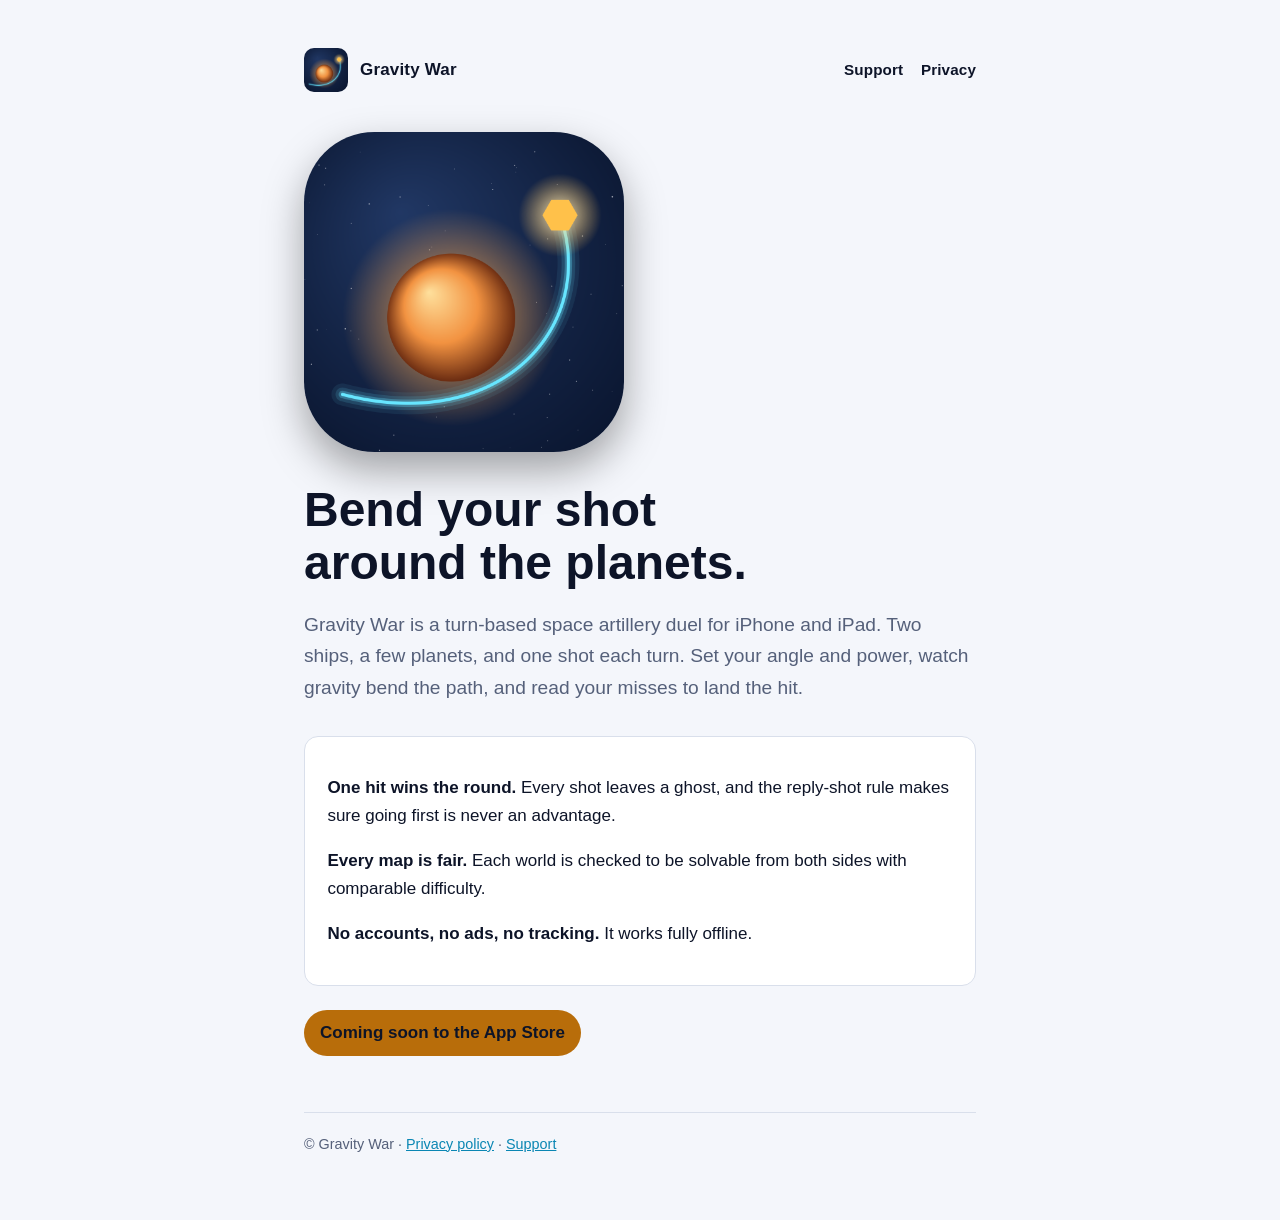
==== index.html @ 32069bba "Publish site from gravity-war e0412c0" ====
<!doctype html>
<html lang="en">
<head>
  <meta charset="utf-8">
  <meta name="viewport" content="width=device-width, initial-scale=1, viewport-fit=cover">
  <title>Gravity War</title>
  <meta name="description" content="Gravity War: a turn-based space artillery duel for iPhone and iPad. Read the curve, correct your aim, and hit the target.">
  <link rel="icon" href="icon.png">
  <link rel="stylesheet" href="style.css">
</head>
<body>
<main>
  <header class="site">
    <img src="icon.png" alt="">
    <a href="./">Gravity War</a>
    <nav><a href="support/">Support</a><a href="privacy/">Privacy</a></nav>
  </header>

  <img class="hero" src="icon.png" alt="The Gravity War icon: a glowing shot curving around a planet toward an enemy ship">
  <h1>Bend your shot around the planets.</h1>
  <p class="lede">Gravity War is a turn-based space artillery duel for iPhone and iPad. Two ships, a few planets, and one shot each turn. Set your angle and power, watch gravity bend the path, and read your misses to land the hit.</p>

  <div class="card">
    <p><strong>One hit wins the round.</strong> Every shot leaves a ghost, and the reply-shot rule makes sure going first is never an advantage.</p>
    <p><strong>Every map is fair.</strong> Each world is checked to be solvable from both sides with comparable difficulty.</p>
    <p><strong>No accounts, no ads, no tracking.</strong> It works fully offline.</p>
  </div>

  <p><span class="badge">Coming soon to the App Store</span></p>

  <footer>© Gravity War · <a href="privacy/">Privacy policy</a> · <a href="support/">Support</a></footer>
</main>
</body>
</html>
---- style.css ----
/* Gravity War site: one column, deep-space palette, light and dark. System fonts only, so the
   site loads nothing from third parties. */
:root {
  --bg: #f4f6fb;
  --surface: #ffffff;
  --ink: #0d1428;
  --muted: #55607a;
  --rule: #d9dfeb;
  --accent: #0a86b3;
  --amber: #b86d0a;
  color-scheme: light;
}
@media (prefers-color-scheme: dark) {
  :root {
    --bg: #070b16;
    --surface: #0e1528;
    --ink: #e4eaf7;
    --muted: #9aa5c2;
    --rule: #24304f;
    --accent: #38d6ff;
    --amber: #ffb43a;
    color-scheme: dark;
  }
}
* { box-sizing: border-box; }
html { -webkit-text-size-adjust: 100%; }
body {
  margin: 0;
  background: var(--bg);
  color: var(--ink);
  font: 400 1.0625rem/1.65 -apple-system, BlinkMacSystemFont, "SF Pro Text", "Segoe UI", Roboto, sans-serif;
  padding: 3rem max(1.25rem, env(safe-area-inset-left)) 4rem max(1.25rem, env(safe-area-inset-right));
}
main { max-width: 42rem; margin: 0 auto; }
header.site { display: flex; align-items: center; gap: 0.75rem; margin-bottom: 2.5rem; }
header.site img { width: 44px; height: 44px; border-radius: 10px; }
header.site a { color: var(--ink); text-decoration: none; font-weight: 700; letter-spacing: 0.01em; }
nav { margin-left: auto; display: flex; gap: 1.1rem; font-size: 0.95rem; }
nav a { color: var(--muted); text-decoration: none; }
nav a:hover, nav a[aria-current="page"] { color: var(--accent); }
h1 { font: 800 clamp(2rem, 6vw, 3rem)/1.1 -apple-system, BlinkMacSystemFont, "SF Pro Display", sans-serif; margin: 0 0 0.75rem; text-wrap: balance; }
h2 { font-size: 1.25rem; margin: 2.25rem 0 0.5rem; }
p, li { color: var(--ink); }
.lede { font-size: 1.2rem; color: var(--muted); margin-bottom: 2rem; }
.meta { color: var(--muted); font-size: 0.9rem; }
a { color: var(--accent); }
.card { background: var(--surface); border: 1px solid var(--rule); border-radius: 14px; padding: 1.25rem 1.4rem; margin: 1.5rem 0; }
.hero { width: 100%; max-width: 320px; aspect-ratio: 1; border-radius: 22%; display: block; margin: 0 0 2rem; box-shadow: 0 18px 40px rgba(0, 0, 0, 0.35); }
.badge { display: inline-block; padding: 0.55rem 1rem; border-radius: 999px; background: var(--amber); color: #0d1428; font-weight: 700; }
dt { font-weight: 650; margin-top: 1.1rem; }
dd { margin: 0.25rem 0 0; color: var(--muted); }
footer { margin-top: 3.5rem; padding-top: 1.25rem; border-top: 1px solid var(--rule); color: var(--muted); font-size: 0.9rem; }
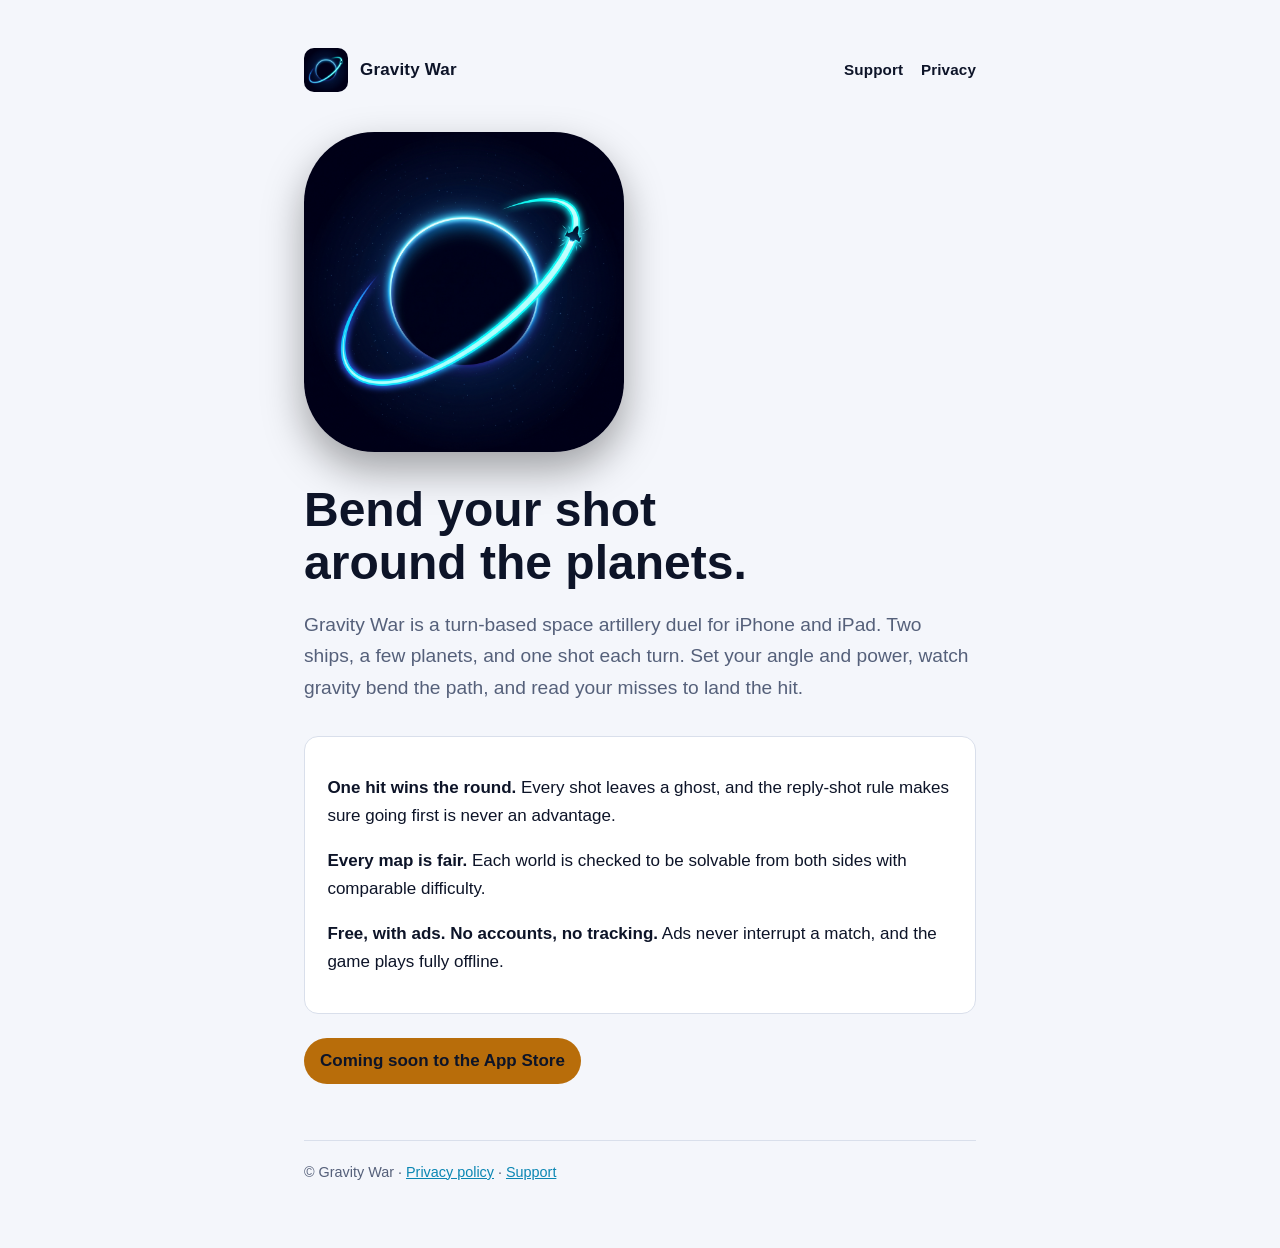
==== commit 9b10971c: "Publish site from gravity-war 17380a7" ====
--- a/index.html
+++ b/index.html
@@ -23,7 +23,7 @@
   <div class="card">
     <p><strong>One hit wins the round.</strong> Every shot leaves a ghost, and the reply-shot rule makes sure going first is never an advantage.</p>
     <p><strong>Every map is fair.</strong> Each world is checked to be solvable from both sides with comparable difficulty.</p>
-    <p><strong>No accounts, no ads, no tracking.</strong> It works fully offline.</p>
+    <p><strong>Free, with ads. No accounts, no tracking.</strong> Ads never interrupt a match, and the game plays fully offline.</p>
   </div>
 
   <p><span class="badge">Coming soon to the App Store</span></p>
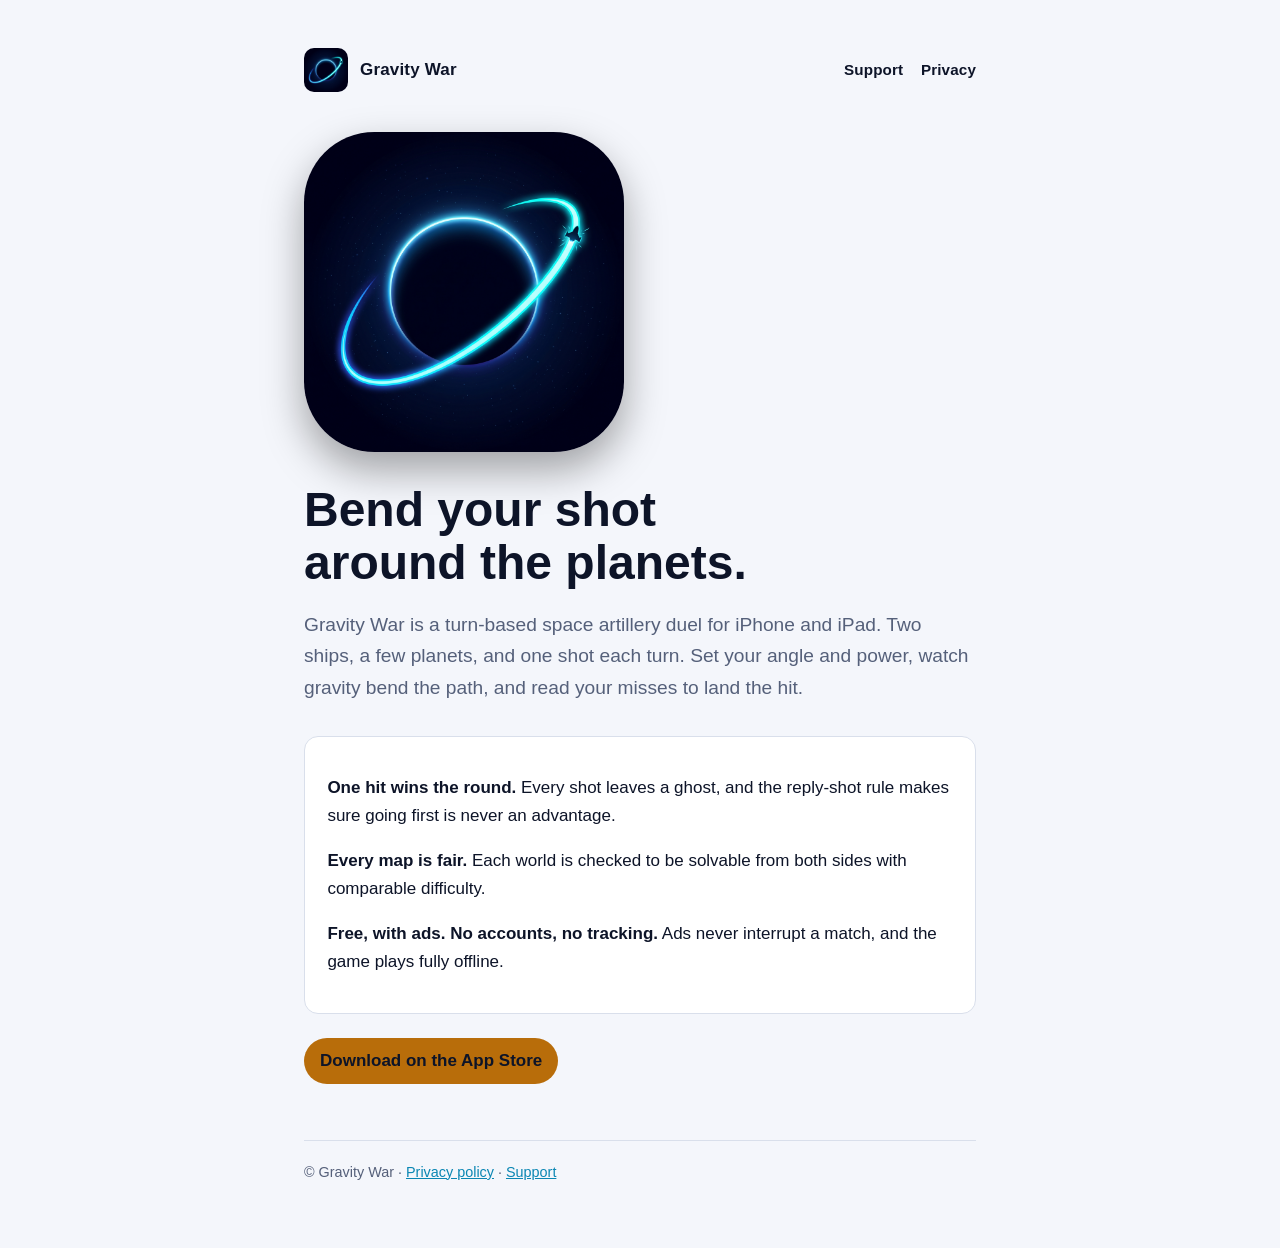
==== commit e968c1ab: "Publish site from gravity-war 6853180" ====
--- a/index.html
+++ b/index.html
@@ -26,7 +26,7 @@
     <p><strong>Free, with ads. No accounts, no tracking.</strong> Ads never interrupt a match, and the game plays fully offline.</p>
   </div>
 
-  <p><span class="badge">Coming soon to the App Store</span></p>
+  <p><a class="badge" href="https://apps.apple.com/us/app/gravity-war-space-artillery/id6824120878">Download on the App Store</a></p>
 
   <footer>© Gravity War · <a href="privacy/">Privacy policy</a> · <a href="support/">Support</a></footer>
 </main>
--- a/style.css
+++ b/style.css
@@ -46,7 +46,7 @@
 a { color: var(--accent); }
 .card { background: var(--surface); border: 1px solid var(--rule); border-radius: 14px; padding: 1.25rem 1.4rem; margin: 1.5rem 0; }
 .hero { width: 100%; max-width: 320px; aspect-ratio: 1; border-radius: 22%; display: block; margin: 0 0 2rem; box-shadow: 0 18px 40px rgba(0, 0, 0, 0.35); }
-.badge { display: inline-block; padding: 0.55rem 1rem; border-radius: 999px; background: var(--amber); color: #0d1428; font-weight: 700; }
+.badge { display: inline-block; text-decoration: none; padding: 0.55rem 1rem; border-radius: 999px; background: var(--amber); color: #0d1428; font-weight: 700; }
 dt { font-weight: 650; margin-top: 1.1rem; }
 dd { margin: 0.25rem 0 0; color: var(--muted); }
 footer { margin-top: 3.5rem; padding-top: 1.25rem; border-top: 1px solid var(--rule); color: var(--muted); font-size: 0.9rem; }
